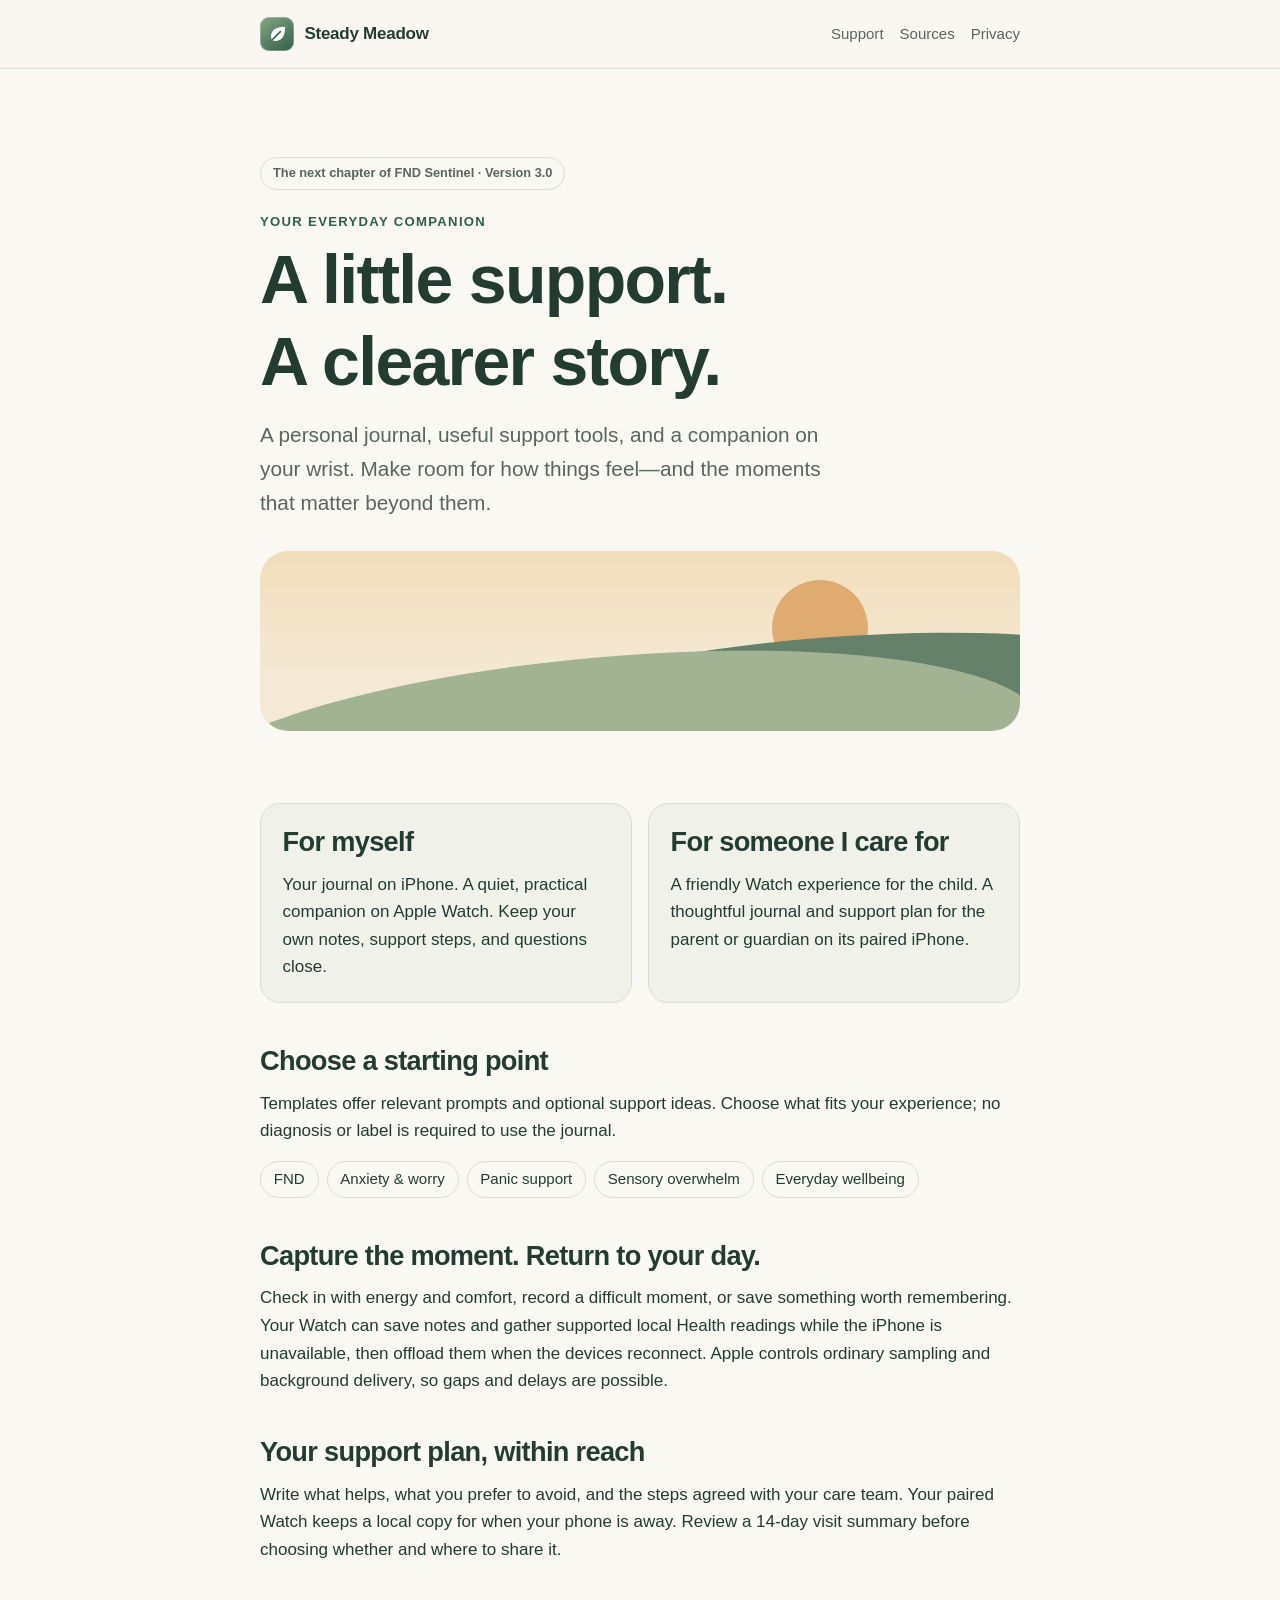
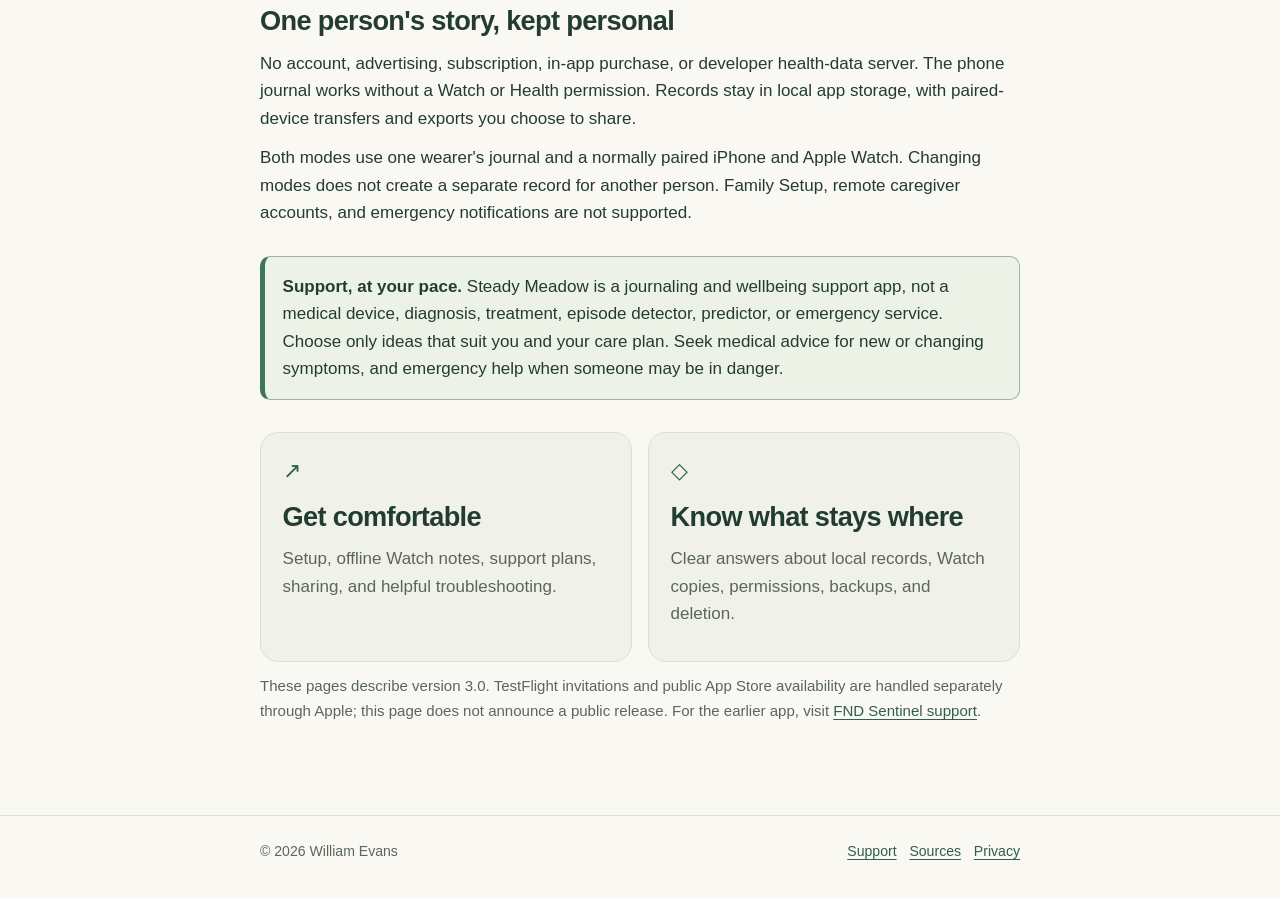
==== meadow/index.html @ 3555ae47 "Add Steady Meadow support, privacy, and source pages" ====
<!doctype html>
<html lang="en-US">
<head>
  <meta charset="utf-8">
  <meta name="viewport" content="width=device-width, initial-scale=1">
  <meta name="description" content="Steady Meadow brings a personal journal, support tools, and an offline-capable Apple Watch companion together for individuals and caregivers.">
  <meta name="theme-color" content="#faf8f2" media="(prefers-color-scheme: light)">
  <meta name="theme-color" content="#18241f" media="(prefers-color-scheme: dark)">
  <title>Steady Meadow — A little support. A clearer story.</title>
  <link rel="stylesheet" href="styles.css">
</head>
<body>
  <a class="skip-link" href="#main">Skip to content</a>
  <header class="site-header"><div class="header-inner">
    <a class="brand" href="index.html" aria-current="page"><span class="brand-mark" aria-hidden="true"><svg viewBox="0 0 24 24" fill="none"><path d="M6 18C3 8 10 4 20 4c0 10-4 17-14 14Z" fill="currentColor"/><path d="m6 18 9-9" stroke="#315f4b" stroke-width="1.6" stroke-linecap="round"/></svg></span><span>Steady Meadow</span></a>
    <nav aria-label="Primary"><a href="support.html">Support</a><a href="sources.html">Sources</a><a href="privacy.html">Privacy</a></nav>
  </div></header>

  <main id="main">
    <section class="hero" aria-labelledby="hero-title">
      <span class="version-tag">The next chapter of FND Sentinel · Version 3.0</span>
      <p class="eyebrow">Your everyday companion</p>
      <h1 id="hero-title">A little support.<br>A clearer story.</h1>
      <p class="lede">A personal journal, useful support tools, and a companion on your wrist. Make room for how things feel—and the moments that matter beyond them.</p>
      <div class="meadow-scene" aria-hidden="true"></div>
    </section>

    <div class="mode-grid">
      <section class="mode-panel" aria-labelledby="solo-title"><h2 id="solo-title">For myself</h2><p>Your journal on iPhone. A quiet, practical companion on Apple Watch. Keep your own notes, support steps, and questions close.</p></section>
      <section class="mode-panel" aria-labelledby="care-title"><h2 id="care-title">For someone I care for</h2><p>A friendly Watch experience for the child. A thoughtful journal and support plan for the parent or guardian on its paired iPhone.</p></section>
    </div>

    <h2>Choose a starting point</h2>
    <p>Templates offer relevant prompts and optional support ideas. Choose what fits your experience; no diagnosis or label is required to use the journal.</p>
    <ul class="template-list" aria-label="Available support templates"><li>FND</li><li>Anxiety &amp; worry</li><li>Panic support</li><li>Sensory overwhelm</li><li>Everyday wellbeing</li></ul>

    <h2>Capture the moment. Return to your day.</h2>
    <p>Check in with energy and comfort, record a difficult moment, or save something worth remembering. Your Watch can save notes and gather supported local Health readings while the iPhone is unavailable, then offload them when the devices reconnect. Apple controls ordinary sampling and background delivery, so gaps and delays are possible.</p>

    <h2>Your support plan, within reach</h2>
    <p>Write what helps, what you prefer to avoid, and the steps agreed with your care team. Your paired Watch keeps a local copy for when your phone is away. Review a 14-day visit summary before choosing whether and where to share it.</p>

    <h2>One person's story, kept personal</h2>
    <p>No account, advertising, subscription, in-app purchase, or developer health-data server. The phone journal works without a Watch or Health permission. Records stay in local app storage, with paired-device transfers and exports you choose to share.</p>
    <p>Both modes use one wearer's journal and a normally paired iPhone and Apple Watch. Changing modes does not create a separate record for another person. Family Setup, remote caregiver accounts, and emergency notifications are not supported.</p>

    <div class="notice" role="note"><p><strong>Support, at your pace.</strong> Steady Meadow is a journaling and wellbeing support app, not a medical device, diagnosis, treatment, episode detector, predictor, or emergency service. Choose only ideas that suit you and your care plan. Seek medical advice for new or changing symptoms, and emergency help when someone may be in danger.</p></div>

    <div class="card-grid">
      <a class="card" href="support.html"><span class="card-icon" aria-hidden="true">↗</span><h2>Get comfortable</h2><p>Setup, offline Watch notes, support plans, sharing, and helpful troubleshooting.</p></a>
      <a class="card" href="privacy.html"><span class="card-icon" aria-hidden="true">◇</span><h2>Know what stays where</h2><p>Clear answers about local records, Watch copies, permissions, backups, and deletion.</p></a>
    </div>
    <p class="meta">These pages describe version 3.0. TestFlight invitations and public App Store availability are handled separately through Apple; this page does not announce a public release. For the earlier app, visit <a href="../index.html">FND Sentinel support</a>.</p>
  </main>

  <footer class="site-footer"><div class="footer-inner"><p>© 2026 William Evans</p><div class="footer-links"><a href="support.html">Support</a><a href="sources.html">Sources</a><a href="privacy.html">Privacy</a></div></div></footer>
</body>
</html>
---- meadow/styles.css ----
@import url("../styles.css");

:root {
  --accent: #3f745d;
  --accent-strong: #315f4b;
  --ink: #233c32;
  --muted: #59665e;
  --surface: #faf8f2;
  --surface-raised: #f0f2e9;
  --line: #d9e0d5;
  --warning: #edf2e7;
}

.brand-mark { background: linear-gradient(145deg, #84a77f, #315f4b); }
.brand-mark svg { width: 23px; height: 23px; }
.hero { padding-top: 0.5rem; }
.hero h1 { max-width: 680px; }
.hero .lede { max-width: 590px; }
.version-tag {
  display: inline-block;
  margin-bottom: 1.3rem;
  padding: 0.32rem 0.75rem;
  border: 1px solid var(--line);
  border-radius: 100px;
  color: var(--muted);
  font-size: 0.8rem;
  font-weight: 650;
}
.meadow-scene {
  position: relative;
  height: 180px;
  margin: 2rem 0 1.5rem;
  overflow: hidden;
  border-radius: 28px;
  background: linear-gradient(180deg, #f1deba 0%, #f5e9d5 70%);
}
.meadow-scene::before {
  content: "";
  position: absolute;
  width: 96px;
  height: 96px;
  top: 29px;
  right: 20%;
  border-radius: 50%;
  background: #dfab70;
}
.meadow-scene::after {
  content: "";
  position: absolute;
  width: 115%;
  height: 210px;
  left: -12%;
  top: 106px;
  border-radius: 50%;
  background: #a2b394;
  box-shadow: 210px 15px 0 15px #66816a, 450px 48px 0 20px #476b53;
  transform: rotate(-5deg);
}
.mode-grid { display: grid; grid-template-columns: repeat(2, minmax(0, 1fr)); gap: 1rem; }
.mode-panel { padding: 1.35rem; border: 1px solid var(--line); border-radius: 20px; background: var(--surface-raised); }
.mode-panel h2 { margin-top: 0; }
.mode-panel p { margin-bottom: 0; }
.template-list { display: flex; flex-wrap: wrap; gap: 0.5rem; list-style: none; padding: 0; margin-top: 1rem; }
.template-list li { margin: 0; padding: 0.35rem 0.8rem; border: 1px solid var(--line); border-radius: 100px; font-size: 0.94rem; }
.source-entry { padding-block: 0.3rem 1rem; border-bottom: 1px solid var(--line); }
.source-entry h2 { margin-top: 1.8rem; }
.source-entry:last-of-type { border-bottom: 0; }
.text-link { display: inline-block; font-weight: 650; margin-top: 0.5rem; }
.notice { color: var(--ink); }
@media (max-width: 620px) {
  .mode-grid { grid-template-columns: 1fr; }
  .meadow-scene { height: 150px; border-radius: 22px; }
  .meadow-scene::before { right: 16%; width: 80px; height: 80px; }
  .meadow-scene::after { top: 93px; }
}
@media (prefers-color-scheme: dark) {
  :root {
    --accent: #a6c4a1;
    --accent-strong: #b2d3b5;
    --ink: #e7ece4;
    --muted: #b0baae;
    --surface: #18241f;
    --surface-raised: #233229;
    --line: #415246;
    --warning: #293b2d;
  }
  .meadow-scene { background: linear-gradient(180deg, #494136, #716047); }
  .meadow-scene::before { background: #d2a774; }
  .meadow-scene::after { background: #62795b; box-shadow: 210px 15px 0 15px #435d47, 450px 48px 0 20px #304d39; }
}
@media print { .meadow-scene { display: none; } .mode-grid { display: block; } }
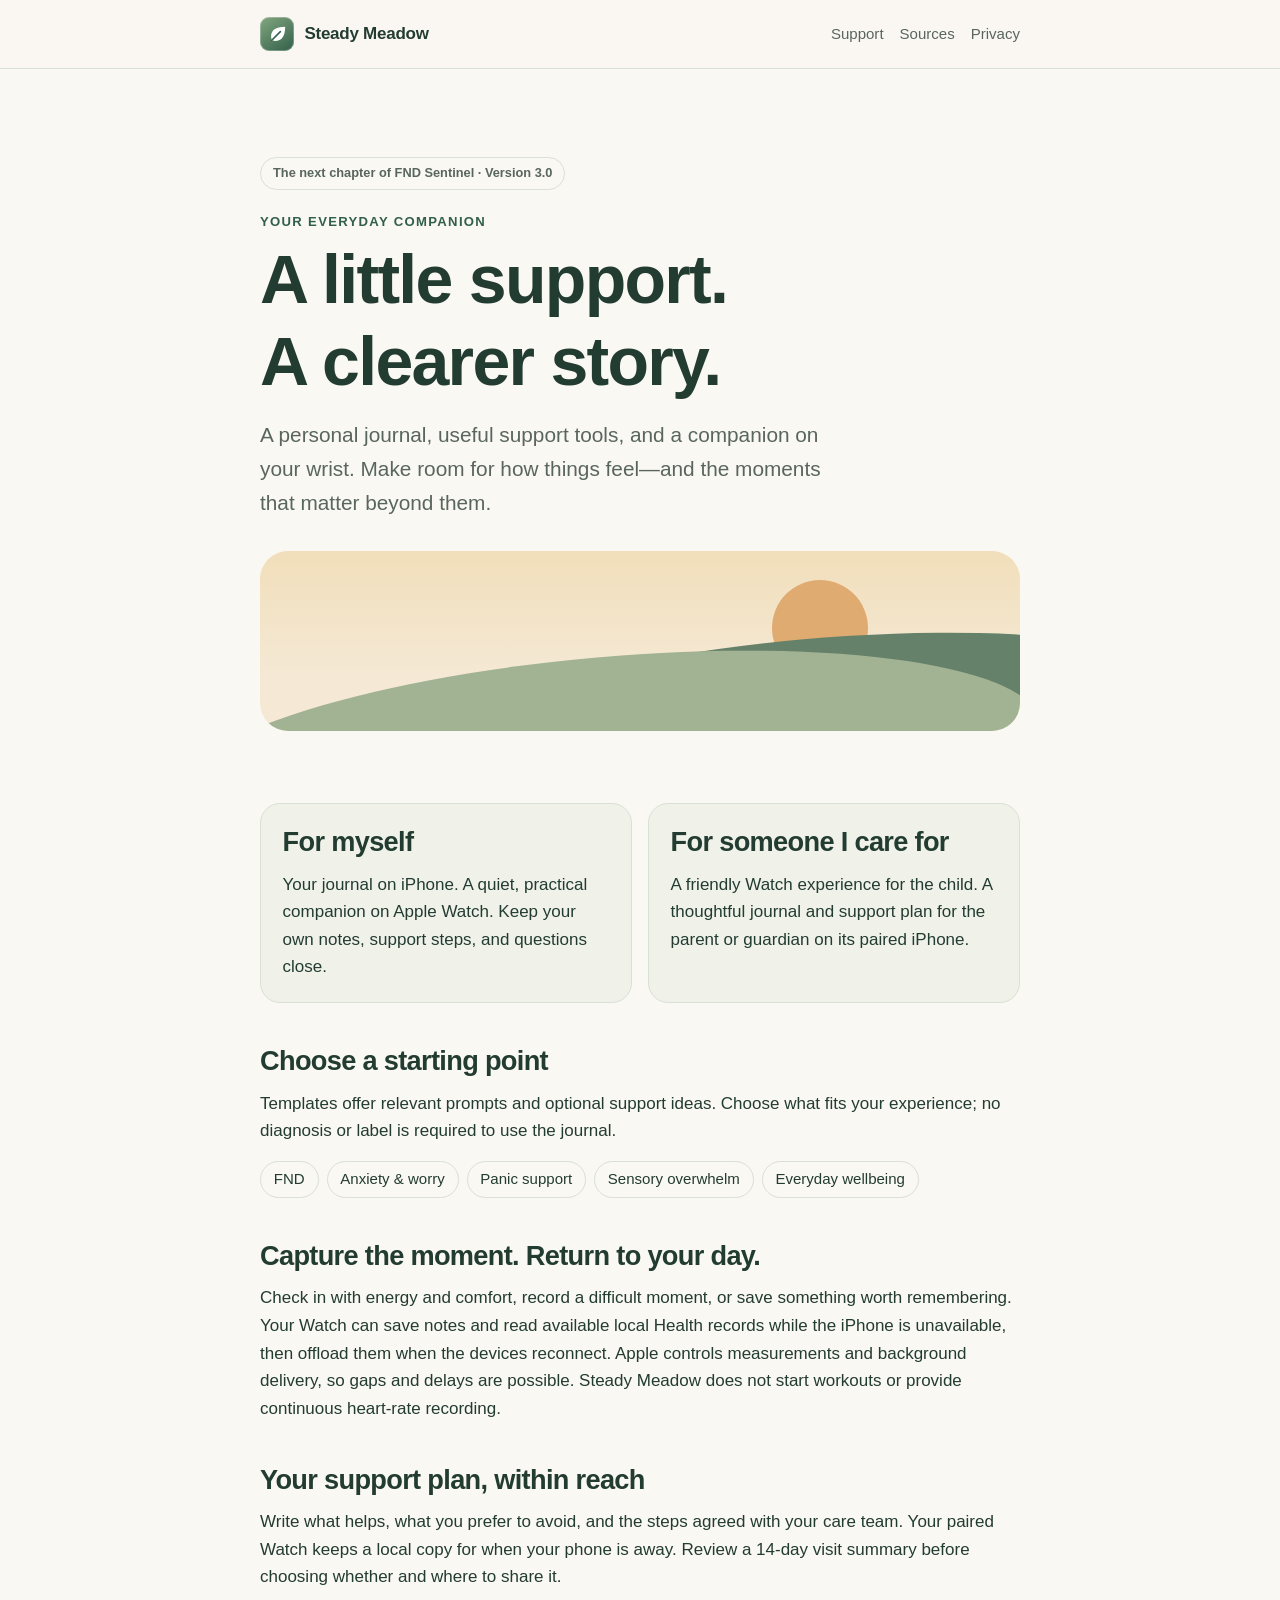
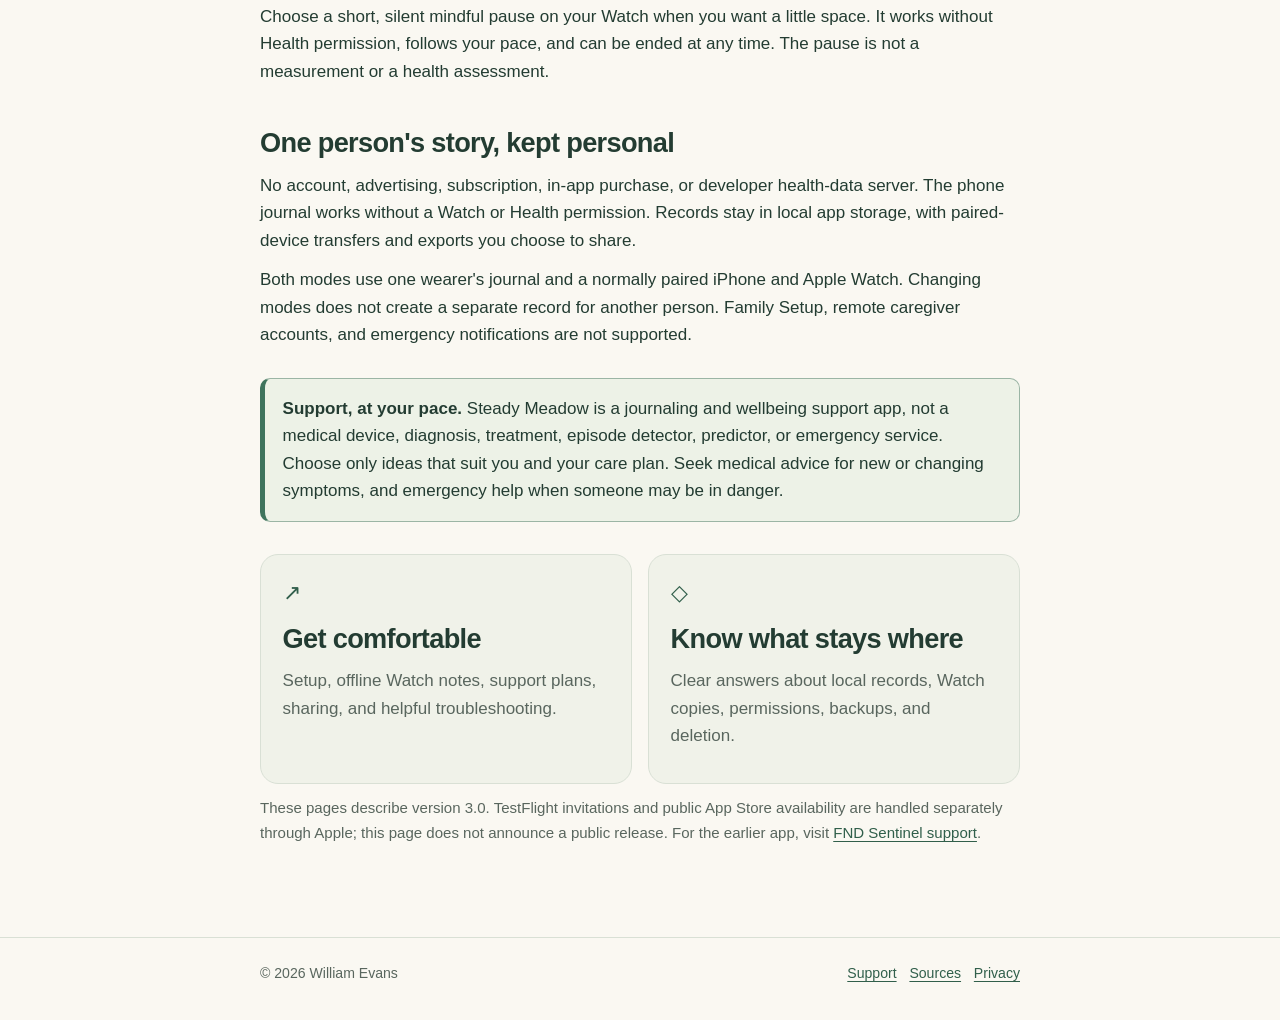
==== commit 2ffc39e1: "Clarify mindful pauses and read-only Watch Health access" ====
--- a/meadow/index.html
+++ b/meadow/index.html
@@ -35,10 +35,11 @@
     <ul class="template-list" aria-label="Available support templates"><li>FND</li><li>Anxiety &amp; worry</li><li>Panic support</li><li>Sensory overwhelm</li><li>Everyday wellbeing</li></ul>
 
     <h2>Capture the moment. Return to your day.</h2>
-    <p>Check in with energy and comfort, record a difficult moment, or save something worth remembering. Your Watch can save notes and gather supported local Health readings while the iPhone is unavailable, then offload them when the devices reconnect. Apple controls ordinary sampling and background delivery, so gaps and delays are possible.</p>
+    <p>Check in with energy and comfort, record a difficult moment, or save something worth remembering. Your Watch can save notes and read available local Health records while the iPhone is unavailable, then offload them when the devices reconnect. Apple controls measurements and background delivery, so gaps and delays are possible. Steady Meadow does not start workouts or provide continuous heart-rate recording.</p>
 
     <h2>Your support plan, within reach</h2>
     <p>Write what helps, what you prefer to avoid, and the steps agreed with your care team. Your paired Watch keeps a local copy for when your phone is away. Review a 14-day visit summary before choosing whether and where to share it.</p>
+    <p>Choose a short, silent mindful pause on your Watch when you want a little space. It works without Health permission, follows your pace, and can be ended at any time. The pause is not a measurement or a health assessment.</p>
 
     <h2>One person's story, kept personal</h2>
     <p>No account, advertising, subscription, in-app purchase, or developer health-data server. The phone journal works without a Watch or Health permission. Records stay in local app storage, with paired-device transfers and exports you choose to share.</p>
